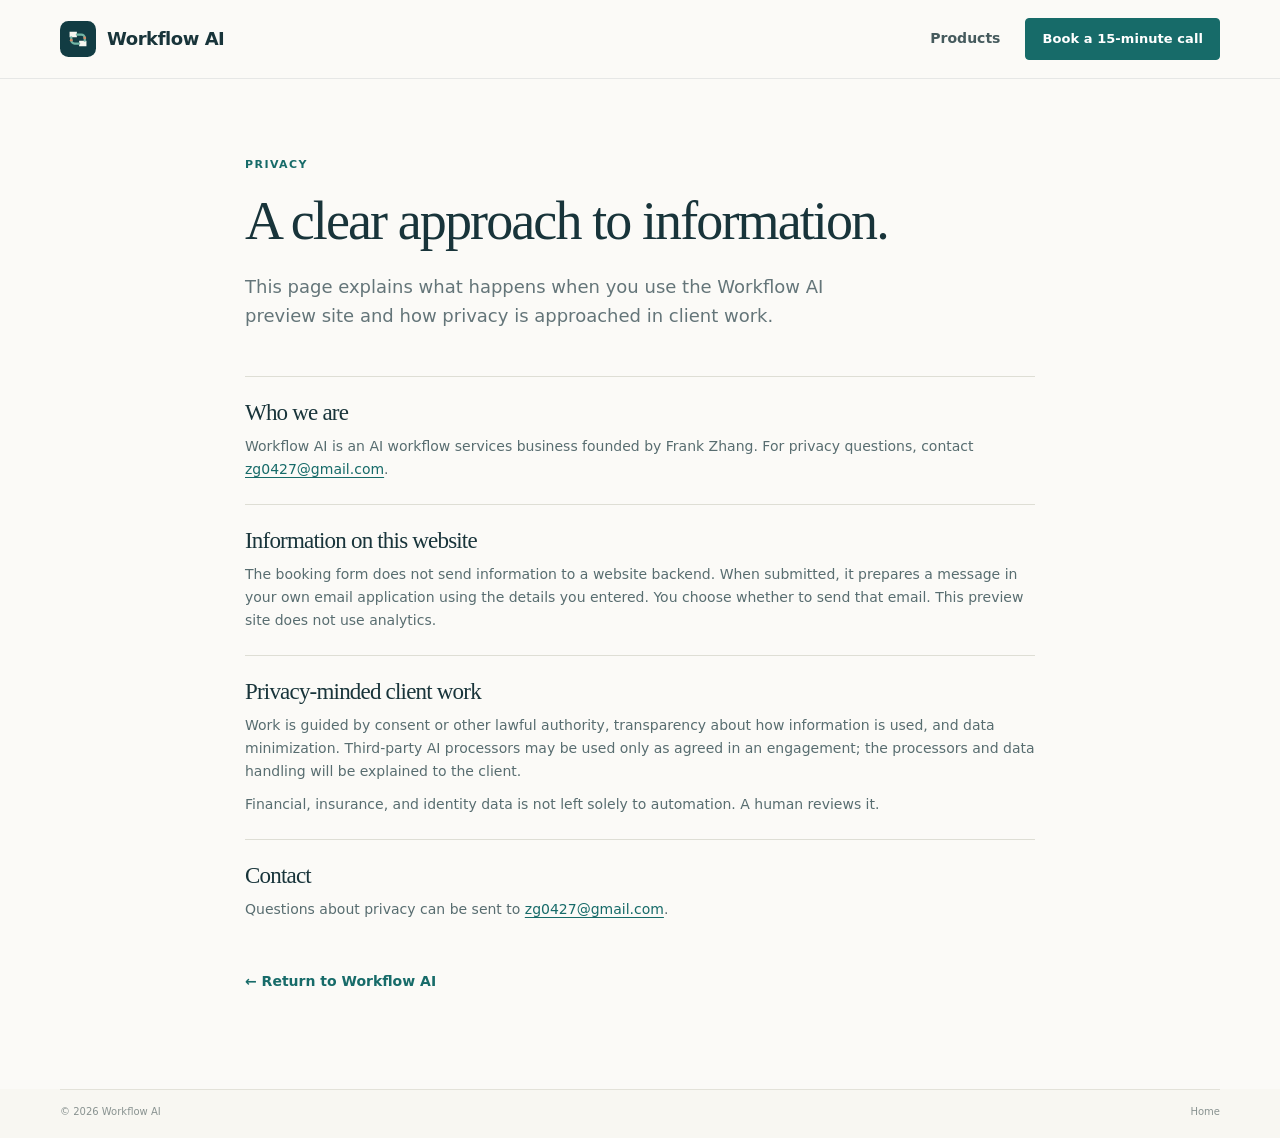
==== privacy.html @ 9556eda2 "Add Workflow AI marketing site preview Static single-page site with a privacy page, configurable bra" ====
<!doctype html>
<html lang="en">
<head>
  <meta charset="utf-8"><meta name="viewport" content="width=device-width, initial-scale=1">
  <meta name="robots" content="noindex, nofollow">
  <meta name="description" content="Privacy information for Workflow AI.">
  <meta property="og:type" content="website"><meta property="og:title" content="Privacy | Workflow AI"><meta property="og:description" content="How Workflow AI approaches privacy on this preview site and in client work."><meta property="og:url" content="https://frankzhang-ai.github.io/workflow-ai-site/privacy.html"><meta property="og:image" content="https://frankzhang-ai.github.io/workflow-ai-site/assets/favicon.svg"><meta name="twitter:card" content="summary">
  <link rel="canonical" href="https://frankzhang-ai.github.io/workflow-ai-site/privacy.html"><link rel="icon" href="assets/favicon.svg" type="image/svg+xml"><link rel="stylesheet" href="css/styles.css"><script src="js/site.config.js"></script><script defer src="js/main.js"></script>
  <title>Privacy | Workflow AI</title>
</head>
<body><a class="skip-link" href="#main">Skip to content</a><header class="site-header"><div class="header-inner wrap"><a class="brand" href="index.html"><img src="assets/favicon.svg" alt="" width="36" height="36"><span data-brand>Workflow AI</span></a><nav class="primary-nav privacy-nav" aria-label="Main navigation"><a href="index.html#products">Products</a><a class="button button-small" href="mailto:zg0427@gmail.com" data-mailto>Book a 15-minute call</a></nav></div></header>
<main id="main" class="privacy-page wrap"><p class="eyebrow">Privacy</p><h1>A clear approach to information.</h1><p class="privacy-intro">This page explains what happens when you use the Workflow AI preview site and how privacy is approached in client work.</p>
<section><h2>Who we are</h2><p><span data-brand>Workflow AI</span> is an AI workflow services business founded by Frank Zhang. For privacy questions, contact <a data-email href="mailto:zg0427@gmail.com">zg0427@gmail.com</a>.</p></section>
<section><h2>Information on this website</h2><p>The booking form does not send information to a website backend. When submitted, it prepares a message in your own email application using the details you entered. You choose whether to send that email. This preview site does not use analytics.</p></section>
<section><h2>Privacy-minded client work</h2><p>Work is guided by consent or other lawful authority, transparency about how information is used, and data minimization. Third-party AI processors may be used only as agreed in an engagement; the processors and data handling will be explained to the client.</p><p>Financial, insurance, and identity data is not left solely to automation. A human reviews it.</p></section>
<section><h2>Contact</h2><p>Questions about privacy can be sent to <a data-email href="mailto:zg0427@gmail.com">zg0427@gmail.com</a>.</p></section><a class="text-link back-link" href="index.html">← Return to Workflow AI</a></main>
<footer class="site-footer"><div class="wrap footer-bottom"><span>© 2026 <span data-brand>Workflow AI</span></span><a href="index.html">Home</a></div></footer></body></html>
---- css/styles.css ----
:root{--ink:#18343a;--ink-soft:#3f5559;--teal:#176b69;--teal-dark:#125552;--mint:#dcebe5;--paper:#fbfaf7;--white:#fff;--sand:#f1eee6;--line:#deded5;--rust:#c97650;--muted:#667679;--max:1160px;--serif:Georgia,"Times New Roman",serif;--sans:"Source Sans 3",ui-sans-serif,system-ui,-apple-system,"Segoe UI",Arial,sans-serif}*{box-sizing:border-box}html{scroll-behavior:smooth;scroll-padding-top:96px}body{margin:0;background:var(--paper);color:var(--ink);font-family:var(--sans);font-size:16px;line-height:1.65;-webkit-font-smoothing:antialiased}a{color:inherit;text-decoration:none}button,input,textarea{font:inherit}.wrap{width:min(calc(100% - 48px),var(--max));margin-inline:auto}.skip-link{position:absolute;left:12px;top:-60px;padding:10px 14px;background:var(--ink);color:#fff;z-index:20}.skip-link:focus{top:12px}.sr-only{position:absolute;width:1px;height:1px;padding:0;margin:-1px;overflow:hidden;clip:rect(0,0,0,0);white-space:nowrap;border:0}.site-header{position:sticky;top:0;z-index:10;background:rgba(251,250,247,.96);border-bottom:1px solid rgba(24,52,58,.09);backdrop-filter:blur(12px)}.header-inner{min-height:78px;display:flex;align-items:center;justify-content:space-between}.brand{display:inline-flex;align-items:center;gap:11px;font-size:18px;font-weight:700;letter-spacing:-.025em}.brand img{display:block}.primary-nav{display:flex;align-items:center;gap:32px;font-size:14px;font-weight:600;color:#455a5d}.primary-nav>a:not(.button){transition:color .18s}.primary-nav>a:not(.button):hover,.footer-links a:hover{color:var(--teal)}.menu-toggle{display:none}.button{display:inline-flex;align-items:center;justify-content:center;gap:13px;white-space:nowrap;min-height:52px;padding:0 21px;border:1px solid var(--teal);border-radius:4px;background:var(--teal);color:#fff;font-size:14px;font-weight:650;letter-spacing:.005em;transition:background .18s,border .18s,transform .18s}.button:hover{background:var(--teal-dark);border-color:var(--teal-dark);transform:translateY(-1px)}.button:focus-visible,a:focus-visible,summary:focus-visible,.menu-toggle:focus-visible{outline:3px solid #d58b68;outline-offset:3px}.button-small{min-height:42px;padding:0 16px;font-size:13px}.hero{display:grid;grid-template-columns:1.08fr .92fr;gap:76px;align-items:center;padding-top:85px;padding-bottom:86px}.eyebrow{display:flex;align-items:center;gap:10px;margin:0 0 17px;color:var(--teal);font-size:11px;font-weight:750;letter-spacing:.13em;text-transform:uppercase}.eyebrow-line{width:23px;height:1px;background:var(--rust)}h1,h2,h3,p{margin-top:0}h1,h2{font-family:var(--serif);font-weight:400;letter-spacing:-.035em;line-height:1.12}h1{max-width:590px;margin-bottom:22px;font-size:clamp(48px,5.2vw,68px)}.hero-lede{max-width:580px;margin-bottom:15px;color:#40575b;font-size:18px;line-height:1.65}.hero-detail{margin:0;color:var(--muted);font-size:15px}.hero-actions{display:flex;align-items:center;gap:24px;margin-top:30px}.text-link{color:var(--teal);font-size:14px;font-weight:650;white-space:nowrap}.text-link span{margin-left:5px}.text-link:hover{color:var(--rust)}.founder-line{margin:31px 0 0;color:#657578;font-size:13px}.founder-line span{padding:0 6px;color:var(--rust)}.hero-art{position:relative;min-height:360px;padding:24px 25px 20px;background:#eaf0eb;border:1px solid #d8e2dc;border-radius:5px;overflow:hidden}.hero-art:after{position:absolute;content:"";width:230px;height:230px;border:1px solid rgba(23,107,105,.12);border-radius:50%;right:-105px;top:80px;box-shadow:0 0 0 30px rgba(23,107,105,.025),0 0 0 60px rgba(23,107,105,.02)}.art-top{display:flex;align-items:center;gap:9px;color:#6b7b78;font-size:9px;font-weight:750;letter-spacing:.12em}.art-dot,.caption-dot{width:7px;height:7px;border-radius:50%;background:var(--rust)}.art-status{margin-left:auto;color:var(--teal);font-size:8px}.art-flow{position:relative;z-index:1;display:flex;align-items:center;justify-content:space-between;margin:69px -3px 49px}.flow-node{display:flex;flex-direction:column;align-items:flex-start;width:116px;min-height:107px;padding:12px 11px;background:#fbfaf7;border:1px solid #dce3dc;border-radius:4px;box-shadow:0 5px 15px rgba(25,54,57,.04);font-size:11px;font-weight:700}.flow-node.active{background:#fff;border-color:#94b8ae}.node-icon{display:grid;place-items:center;width:27px;height:27px;margin-bottom:9px;border-radius:4px;background:#e1eee7;color:var(--teal);font-size:16px}.flow-node small{margin-top:3px;color:#80908c;font-size:9px;font-weight:500}.flow-connector{display:flex;gap:4px}.flow-connector i{width:4px;height:4px;border-radius:50%;background:#8caf9f}.art-foot{position:relative;z-index:1;padding-top:13px;border-top:1px solid #d3ded6;color:#637571;font-size:11px}.art-check{display:inline-grid;place-items:center;width:17px;height:17px;margin-right:7px;background:#d6e9df;border-radius:50%;color:var(--teal);font-weight:800}.art-index{position:absolute;right:25px;bottom:20px;color:#9ca9a3;font-size:8px;letter-spacing:.11em}.trust-band{background:#f1efe8;border-top:1px solid #e6e2d8;border-bottom:1px solid #e6e2d8}.trust-inner{display:flex;justify-content:space-between;align-items:center;min-height:58px;color:#657579;font-size:12px;font-weight:600;letter-spacing:.01em}.trust-sep{width:4px;height:4px;border-radius:50%;background:var(--rust)}.section{padding-top:100px;padding-bottom:100px}.section-heading{display:flex;justify-content:space-between;align-items:end;gap:42px;margin-bottom:42px}.section-heading .eyebrow{margin-bottom:13px}.section-heading h2,.demo-copy h2,.contact-copy h2{max-width:650px;margin-bottom:0;font-size:clamp(36px,4vw,48px)}.section-heading>p{max-width:360px;margin:0 0 3px;color:var(--muted);font-size:15px}.product-grid{display:grid;grid-template-columns:repeat(3,1fr);gap:18px}.product-card{position:relative;display:flex;flex-direction:column;min-height:355px;padding:27px 25px 23px;background:#fff;border:1px solid var(--line);border-radius:4px}.product-card.featured{border-color:#9bbab0;background:#f7faf7}.card-top{display:flex;justify-content:space-between;align-items:center;margin-bottom:22px}.card-number{color:#869593;font-size:11px;font-weight:750;letter-spacing:.1em}.product-symbol{display:grid;place-items:center;width:38px;height:38px;border-radius:50%;background:#eaf1ec;color:var(--teal);font-size:19px}.product-card h3{margin-bottom:10px;font-family:var(--serif);font-size:25px;font-weight:400;letter-spacing:-.02em}.product-card>p{margin-bottom:15px;color:#657579;font-size:14px;line-height:1.65}.product-card ul{margin:0 0 22px;padding:0;list-style:none}.product-card li{position:relative;margin:7px 0;padding-left:17px;color:#526568;font-size:12px;line-height:1.55}.product-card li:before{position:absolute;left:0;top:9px;width:6px;height:1px;background:var(--rust);content:""}.card-link{margin-top:auto;color:var(--teal);font-size:12px;font-weight:700}.card-link span{padding-left:5px}.card-link:hover{color:var(--rust)}.demo-tag{display:flex;align-items:center;gap:7px;margin:-10px 0 14px;color:var(--teal);font-size:10px;font-weight:700;letter-spacing:.04em}.demo-tag span,.placeholder-label span{width:7px;height:7px;border-radius:50%;background:var(--rust)}.process-section{background:#f2f1ea;border-block:1px solid #e7e4da}.process-section .section{padding-top:94px;padding-bottom:87px}.steps{display:grid;grid-template-columns:repeat(5,1fr);gap:0;margin:54px 0 48px;padding:0;list-style:none}.steps li{position:relative;padding:0 22px 0 0}.steps li:not(:last-child):after{position:absolute;top:15px;left:47px;width:calc(100% - 58px);height:1px;background:#cbd7d0;content:""}.step-num{position:relative;z-index:1;display:grid;place-items:center;width:31px;height:31px;margin-bottom:22px;border:1px solid #b9cbc1;border-radius:50%;background:#f2f1ea;color:var(--teal);font-size:10px;font-weight:750}.steps h3{margin-bottom:8px;font-family:var(--serif);font-size:20px;font-weight:400}.steps p{max-width:190px;margin:0;color:#687879;font-size:12px;line-height:1.65}.pricing-note{display:flex;align-items:center;gap:17px;padding:22px 25px;background:#fff;border:1px solid #e0e1d8;border-radius:4px}.pricing-mark{display:grid;place-items:center;flex:0 0 37px;height:37px;border-radius:50%;background:var(--mint);color:var(--teal);font-size:22px}.pricing-note h3{margin:0 0 3px;font-family:var(--serif);font-size:19px;font-weight:400}.pricing-note p{margin:0;color:#687879;font-size:13px}.pricing-aside{margin-left:auto;padding-left:18px;border-left:1px solid var(--line);color:var(--teal);font-size:11px;font-weight:700;line-height:1.5}.demo-section{position:relative;display:grid;grid-template-columns:.75fr 1.25fr;column-gap:68px;row-gap:17px;padding-top:100px;padding-bottom:100px}.demo-copy h2{font-size:42px}.demo-copy>p:not(.eyebrow){max-width:395px;margin:20px 0;color:#67777a;font-size:14px}.placeholder-label{display:inline-flex;align-items:center;gap:8px;padding:7px 10px;background:#f1eee6;border:1px solid #e3dfd2;border-radius:3px;color:#5d6d6e;font-size:10px;font-weight:700}.demo-board{align-self:center;padding:20px 23px 14px;background:#f8f8f3;border:1px solid #dfe2d9;border-radius:4px}.board-header{display:flex;justify-content:space-between;gap:12px;padding-bottom:15px;border-bottom:1px solid #e2e5dc;color:#617274;font-size:9px;font-weight:750;letter-spacing:.1em}.board-state{color:#9a755f;font-size:8px}.board-flow{display:flex;align-items:center;justify-content:space-between;gap:11px;padding:28px 0}.board-node{display:flex;flex-direction:column;min-height:113px;flex:1;padding:13px 11px;background:#fff;border:1px solid #dde3da;border-radius:3px}.board-icon{margin-bottom:13px;color:var(--rust);font-size:9px;font-weight:750}.board-node strong{font-size:11px}.board-node small{margin-top:4px;color:#84908d;font-size:9px}.board-arrow{color:#89a89a;font-size:18px}.board-caption{display:flex;align-items:center;gap:8px;padding-top:12px;border-top:1px solid #e2e5dc;color:#87928c;font-size:9px}.caption-dot{width:6px;height:6px}.video-slot{grid-column:2;display:flex;align-items:center;justify-content:center;min-height:54px;border:1px dashed #c6d1c8;border-radius:3px;color:#87928c;font-size:9px;font-weight:700;letter-spacing:.08em}.faq-section{background:#f2f1ea;border-block:1px solid #e7e4da}.faq-section .section{padding-top:92px;padding-bottom:95px}.faq-list{max-width:850px;border-top:1px solid #dcded5}.faq-list details{border-bottom:1px solid #dcded5}.faq-list summary{position:relative;padding:19px 44px 19px 0;cursor:pointer;list-style:none;font-size:15px;font-weight:650}.faq-list summary::-webkit-details-marker{display:none}.faq-list summary:after{position:absolute;right:5px;top:17px;color:var(--teal);content:"+";font-size:20px;font-weight:400}.faq-list details[open] summary:after{content:"−"}.faq-list details p{max-width:760px;margin:0;padding:0 35px 20px 0;color:#687879;font-size:14px;line-height:1.75}.contact-section{background:#173d43;color:#fff}.contact-layout{display:grid;grid-template-columns:.85fr 1.15fr;gap:90px;padding-top:90px;padding-bottom:93px}.contact-copy .eyebrow{color:#9ac8b8}.contact-copy .eyebrow-line{background:#d58b68}.contact-copy h2{max-width:440px;font-size:47px}.contact-copy>p:not(.eyebrow){max-width:390px;margin:19px 0 30px;color:#c2d2cf;font-size:14px}.contact-direct{display:flex;align-items:center;gap:12px}.contact-icon{display:grid;place-items:center;width:38px;height:38px;border:1px solid #517377;border-radius:50%;color:#b4d5c8}.contact-direct small{display:block;color:#a7bfba;font-size:10px}.contact-direct a{color:#fff;font-size:14px;font-weight:650}.contact-form{padding:26px;background:#fbfaf7;border-radius:4px;color:var(--ink)}.form-row{display:grid;grid-template-columns:1fr 1fr;gap:14px}.field{display:flex;flex-direction:column;margin-bottom:15px}.field label{margin-bottom:6px;font-size:12px;font-weight:700}.field label span{color:#879393;font-size:10px;font-weight:500}.field input,.field textarea{width:100%;min-height:44px;padding:10px 11px;border:1px solid #d9ddd5;border-radius:3px;background:#fff;color:var(--ink);font-size:14px}.field textarea{resize:vertical}.field input:focus,.field textarea:focus{outline:2px solid #73aa9c;outline-offset:1px}.form-note{margin:0 0 15px;color:#758381;font-size:10px}.contact-form .button{min-height:46px}.form-status{min-height:20px;margin:10px 0 0;color:#526568;font-size:12px}.site-footer{background:#f8f7f2}.footer-main{display:flex;justify-content:space-between;align-items:flex-start;padding-top:28px;padding-bottom:25px}.footer-brand{font-size:16px}.footer-main>div:first-child>p{margin:8px 0 0 43px;color:#7b8886;font-size:11px}.footer-links{display:flex;gap:25px;padding-top:7px;color:#596b6c;font-size:12px;font-weight:600}.footer-bottom{display:flex;justify-content:space-between;padding-top:14px;padding-bottom:17px;border-top:1px solid #e3e2d9;color:#899391;font-size:10px}.privacy-page{max-width:790px;padding-top:77px;padding-bottom:95px}.privacy-page h1{max-width:700px;margin-bottom:20px;font-size:54px}.privacy-intro{max-width:630px;margin-bottom:45px;color:#647579;font-size:18px}.privacy-page section{padding:23px 0;border-top:1px solid var(--line)}.privacy-page h2{margin-bottom:9px;font-family:var(--serif);font-size:23px;font-weight:400}.privacy-page section p{margin:0 0 10px;color:#586d70;font-size:14px}.privacy-page section p:last-child{margin-bottom:0}.privacy-page a:not(.back-link){color:var(--teal);text-decoration:underline;text-underline-offset:3px}.back-link{display:inline-block;margin-top:26px}.privacy-nav{gap:25px}

@media(max-width:1024px){
  .hero{grid-template-columns:1fr;gap:42px;padding-top:64px;padding-bottom:64px}
  .hero-actions{flex-wrap:wrap}
  .section-heading{display:block;margin-bottom:32px}
  .section-heading>p{margin-top:16px;max-width:520px}
  .product-grid{grid-template-columns:1fr}
  .product-card{min-height:0}
  .steps{grid-template-columns:1fr;margin:36px 0 34px}
  .steps li{display:grid;grid-template-columns:40px 1fr;column-gap:13px;padding:0 0 20px}
  .steps li:not(:last-child):after{top:34px;left:15px;width:1px;height:calc(100% - 33px)}
  .step-num{grid-column:1;grid-row:1/3;margin:0}
  .steps h3{grid-column:2;margin:1px 0 4px}
  .steps p{grid-column:2;max-width:unset;font-size:13px}
  .pricing-aside{display:none}
  .demo-section{grid-template-columns:1fr;row-gap:22px}
  .video-slot{grid-column:1}
  .contact-layout{grid-template-columns:1fr;gap:40px}
}
@media(max-width:860px){
  .menu-toggle{display:flex;flex-direction:column;gap:5px;justify-content:center;width:42px;height:42px;border:1px solid #dce2dc;border-radius:3px;background:transparent}
  .menu-toggle span:not(.sr-only){width:17px;height:1px;margin:auto;background:var(--ink)}
  .primary-nav{position:absolute;top:67px;left:0;right:0;display:none;align-items:stretch;gap:0;padding:8px 18px 18px;background:var(--paper);border-bottom:1px solid var(--line);box-shadow:0 10px 18px rgba(24,52,58,.06)}
  .primary-nav.is-open{display:flex;flex-direction:column}
  .primary-nav>a:not(.button){padding:12px 2px;border-bottom:1px solid #ecebe5}
  .primary-nav .button{margin-top:13px}
  .privacy-nav{display:flex;position:static;flex-direction:row;padding:0;border:0;box-shadow:none;background:transparent}
  .privacy-nav>a:not(.button){display:none}
  .privacy-nav .button{margin:0}
}
@media(max-width:900px){.hero{gap:35px;padding-top:65px;padding-bottom:66px}.primary-nav{gap:20px}.section-heading{gap:25px}.product-card{padding:23px 20px}.steps li{padding-right:13px}.steps p{font-size:11px}.contact-layout{gap:45px}.demo-section{gap:30px}.demo-copy h2{font-size:36px}}
@media(max-width:700px){html{scroll-padding-top:76px}.wrap{width:min(calc(100% - 36px),var(--max))}.header-inner{min-height:68px}.brand{font-size:17px}.brand img{width:32px;height:32px}.menu-toggle{display:flex;flex-direction:column;gap:5px;justify-content:center;width:42px;height:42px;border:1px solid #dce2dc;border-radius:3px;background:transparent}.menu-toggle span:not(.sr-only){width:17px;height:1px;margin:auto;background:var(--ink)}.primary-nav{position:absolute;top:67px;left:0;right:0;display:none;align-items:stretch;gap:0;padding:8px 18px 18px;background:var(--paper);border-bottom:1px solid var(--line);box-shadow:0 10px 18px rgba(24,52,58,.06)}.primary-nav.is-open{display:flex;flex-direction:column}.primary-nav>a:not(.button){padding:12px 2px;border-bottom:1px solid #ecebe5}.primary-nav .button{margin-top:13px}.hero{grid-template-columns:1fr;gap:38px;padding-top:54px;padding-bottom:49px}h1{max-width:540px;font-size:50px}.hero-lede{font-size:16px}.hero-actions{align-items:flex-start;flex-direction:column;gap:18px}.founder-line{margin-top:24px}.hero-art{min-height:300px;padding:20px 17px}.art-flow{margin:53px -3px 35px}.flow-node{width:29%;min-height:96px;padding:10px 8px;font-size:10px}.flow-node small{font-size:8px}.flow-connector{gap:3px}.flow-connector i{width:3px;height:3px}.trust-inner{justify-content:center;flex-wrap:wrap;gap:9px 12px;padding-top:14px;padding-bottom:14px;text-align:center;font-size:10px}.trust-sep{width:3px;height:3px}.section{padding-top:70px;padding-bottom:70px}.section-heading{display:block;margin-bottom:28px}.section-heading h2,.demo-copy h2,.contact-copy h2{font-size:38px}.section-heading>p{margin-top:15px;font-size:14px}.product-grid{grid-template-columns:1fr;gap:12px}.product-card{min-height:0;padding:22px 21px}.card-top{margin-bottom:16px}.product-card h3{font-size:24px}.product-card ul{margin-bottom:17px}.product-card li{font-size:12px}.process-section .section{padding-top:70px;padding-bottom:66px}.steps{grid-template-columns:1fr;margin:36px 0 34px}.steps li{display:grid;grid-template-columns:40px 1fr;column-gap:13px;padding:0 0 20px}.steps li:not(:last-child):after{top:34px;left:15px;width:1px;height:calc(100% - 33px)}.step-num{grid-column:1;grid-row:1/3;margin:0}.steps h3{grid-column:2;margin:1px 0 4px;font-size:19px}.steps p{grid-column:2;max-width:unset;font-size:12px}.pricing-note{align-items:flex-start;gap:12px;padding:17px}.pricing-note h3{font-size:18px}.pricing-note p{font-size:12px}.pricing-aside{display:none}.demo-section{grid-template-columns:1fr;row-gap:18px;padding-top:70px;padding-bottom:70px}.demo-copy h2{font-size:38px}.demo-copy>p:not(.eyebrow){margin:14px 0}.demo-board{padding:16px 12px 12px}.board-flow{gap:5px;padding:21px 0}.board-node{min-height:101px;padding:10px 7px}.board-node strong{font-size:9px}.board-node small{font-size:8px}.board-arrow{font-size:14px}.board-state{font-size:7px}.video-slot{grid-column:1;min-height:48px}.faq-section .section{padding-top:69px;padding-bottom:71px}.faq-list summary{font-size:14px}.faq-list details p{font-size:13px}.contact-layout{grid-template-columns:1fr;gap:34px;padding-top:68px;padding-bottom:69px}.contact-copy h2{font-size:41px}.contact-copy>p:not(.eyebrow){margin:14px 0 22px}.contact-form{padding:20px 17px}.form-row{grid-template-columns:1fr;gap:0}.footer-main{gap:18px}.footer-links{flex-direction:column;gap:8px;align-items:flex-end}.footer-bottom{gap:10px;align-items:flex-start;font-size:9px}.privacy-page{padding-top:56px;padding-bottom:70px}.privacy-page h1{font-size:44px}.privacy-intro{font-size:16px}.privacy-nav{display:flex;position:static;flex-direction:row;padding:0;border:0;box-shadow:none;background:transparent}.privacy-nav>a:not(.button){display:none}.privacy-nav .button{margin:0}.privacy-page section p{font-size:13px}}
@media(max-width:390px){.wrap{width:calc(100% - 30px)}h1{font-size:44px}.hero-art{padding-inline:13px}.art-status{font-size:7px}.flow-node{width:30%;font-size:9px}.flow-node small{font-size:7px}.product-card{padding-inline:18px}.board-flow{gap:3px}.board-node{padding-inline:5px}.board-node strong{font-size:8px}.board-arrow{font-size:12px}}
@media(prefers-reduced-motion:reduce){html{scroll-behavior:auto}*,*:before,*:after{transition:none!important;animation:none!important}}
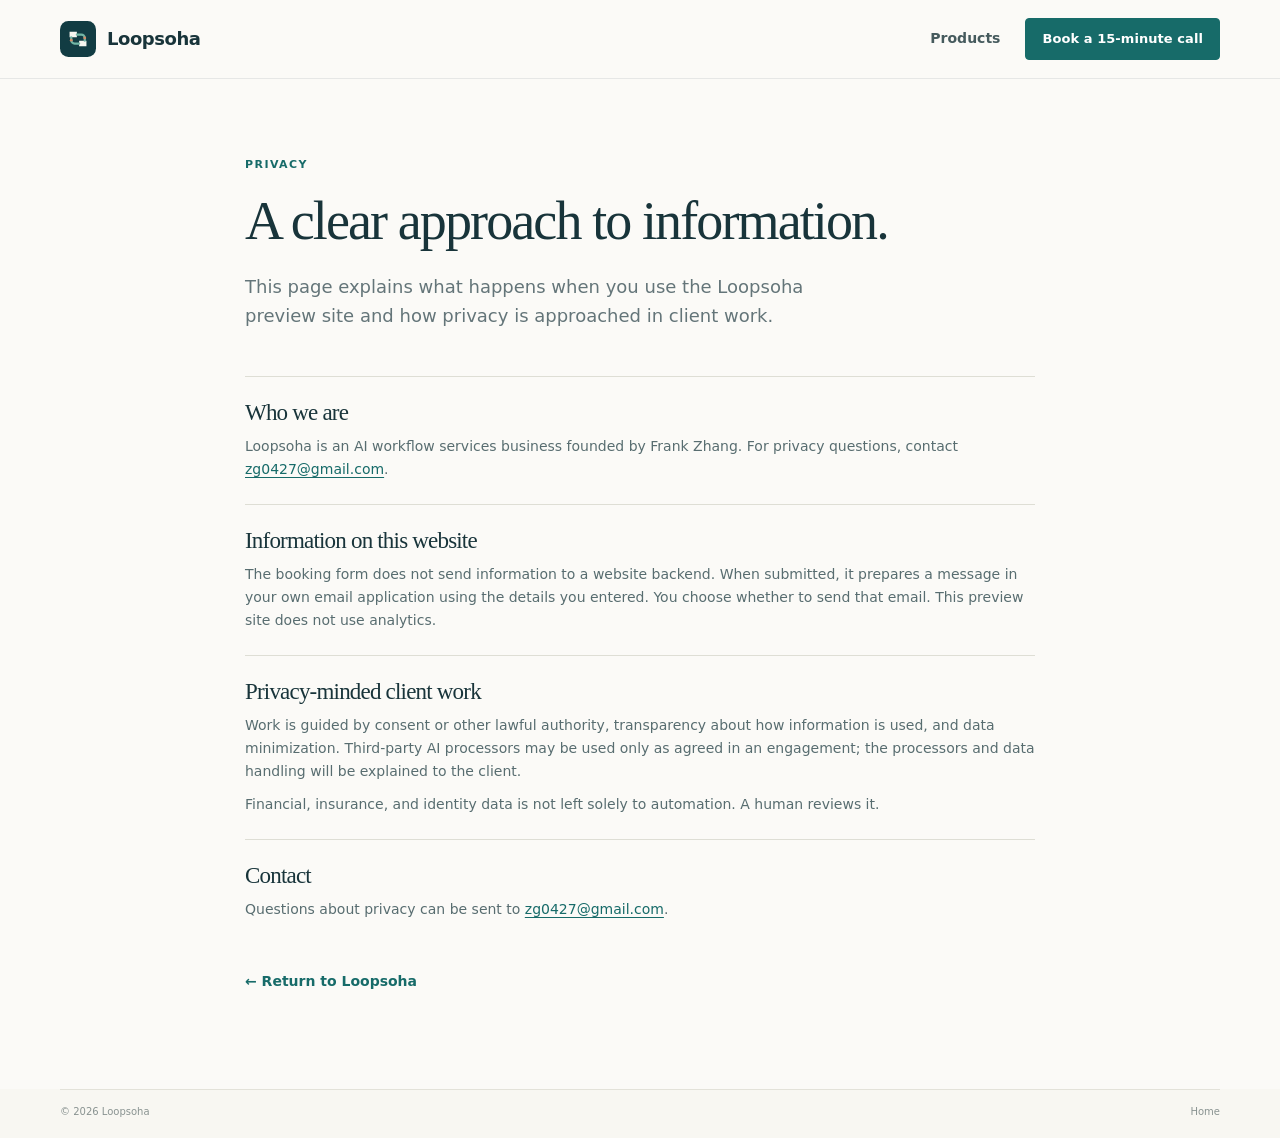
==== commit 39d34d58: "Rename brand from Workflow AI to Loopsoha Update the single site config, HTML fallbacks, metadata, f" ====
--- a/privacy.html
+++ b/privacy.html
@@ -3,15 +3,15 @@
 <head>
   <meta charset="utf-8"><meta name="viewport" content="width=device-width, initial-scale=1">
   <meta name="robots" content="noindex, nofollow">
-  <meta name="description" content="Privacy information for Workflow AI.">
-  <meta property="og:type" content="website"><meta property="og:title" content="Privacy | Workflow AI"><meta property="og:description" content="How Workflow AI approaches privacy on this preview site and in client work."><meta property="og:url" content="https://frankzhang-ai.github.io/workflow-ai-site/privacy.html"><meta property="og:image" content="https://frankzhang-ai.github.io/workflow-ai-site/assets/favicon.svg"><meta name="twitter:card" content="summary">
-  <link rel="canonical" href="https://frankzhang-ai.github.io/workflow-ai-site/privacy.html"><link rel="icon" href="assets/favicon.svg" type="image/svg+xml"><link rel="stylesheet" href="css/styles.css"><script src="js/site.config.js"></script><script defer src="js/main.js"></script>
-  <title>Privacy | Workflow AI</title>
+  <meta name="description" content="Privacy information for Loopsoha.">
+  <meta property="og:type" content="website"><meta property="og:title" content="Privacy | Loopsoha"><meta property="og:description" content="How Loopsoha approaches privacy on this preview site and in client work."><meta property="og:url" content="./privacy.html"><meta property="og:image" content="assets/favicon.svg"><meta name="twitter:card" content="summary">
+  <link rel="canonical" href="./privacy.html"><link rel="icon" href="assets/favicon.svg" type="image/svg+xml"><link rel="stylesheet" href="css/styles.css"><script src="js/site.config.js"></script><script defer src="js/main.js"></script>
+  <title>Privacy | Loopsoha</title>
 </head>
-<body><a class="skip-link" href="#main">Skip to content</a><header class="site-header"><div class="header-inner wrap"><a class="brand" href="index.html"><img src="assets/favicon.svg" alt="" width="36" height="36"><span data-brand>Workflow AI</span></a><nav class="primary-nav privacy-nav" aria-label="Main navigation"><a href="index.html#products">Products</a><a class="button button-small" href="mailto:zg0427@gmail.com" data-mailto>Book a 15-minute call</a></nav></div></header>
-<main id="main" class="privacy-page wrap"><p class="eyebrow">Privacy</p><h1>A clear approach to information.</h1><p class="privacy-intro">This page explains what happens when you use the Workflow AI preview site and how privacy is approached in client work.</p>
-<section><h2>Who we are</h2><p><span data-brand>Workflow AI</span> is an AI workflow services business founded by Frank Zhang. For privacy questions, contact <a data-email href="mailto:zg0427@gmail.com">zg0427@gmail.com</a>.</p></section>
+<body><a class="skip-link" href="#main">Skip to content</a><header class="site-header"><div class="header-inner wrap"><a class="brand" href="index.html"><img src="assets/favicon.svg" alt="" width="36" height="36"><span data-brand>Loopsoha</span></a><nav class="primary-nav privacy-nav" aria-label="Main navigation"><a href="index.html#products">Products</a><a class="button button-small" href="mailto:zg0427@gmail.com" data-mailto>Book a 15-minute call</a></nav></div></header>
+<main id="main" class="privacy-page wrap"><p class="eyebrow">Privacy</p><h1>A clear approach to information.</h1><p class="privacy-intro">This page explains what happens when you use the Loopsoha preview site and how privacy is approached in client work.</p>
+<section><h2>Who we are</h2><p><span data-brand>Loopsoha</span> is an AI workflow services business founded by Frank Zhang. For privacy questions, contact <a data-email href="mailto:zg0427@gmail.com">zg0427@gmail.com</a>.</p></section>
 <section><h2>Information on this website</h2><p>The booking form does not send information to a website backend. When submitted, it prepares a message in your own email application using the details you entered. You choose whether to send that email. This preview site does not use analytics.</p></section>
 <section><h2>Privacy-minded client work</h2><p>Work is guided by consent or other lawful authority, transparency about how information is used, and data minimization. Third-party AI processors may be used only as agreed in an engagement; the processors and data handling will be explained to the client.</p><p>Financial, insurance, and identity data is not left solely to automation. A human reviews it.</p></section>
-<section><h2>Contact</h2><p>Questions about privacy can be sent to <a data-email href="mailto:zg0427@gmail.com">zg0427@gmail.com</a>.</p></section><a class="text-link back-link" href="index.html">← Return to Workflow AI</a></main>
-<footer class="site-footer"><div class="wrap footer-bottom"><span>© 2026 <span data-brand>Workflow AI</span></span><a href="index.html">Home</a></div></footer></body></html>
+<section><h2>Contact</h2><p>Questions about privacy can be sent to <a data-email href="mailto:zg0427@gmail.com">zg0427@gmail.com</a>.</p></section><a class="text-link back-link" href="index.html">← Return to Loopsoha</a></main>
+<footer class="site-footer"><div class="wrap footer-bottom"><span>© 2026 <span data-brand>Loopsoha</span></span><a href="index.html">Home</a></div></footer></body></html>
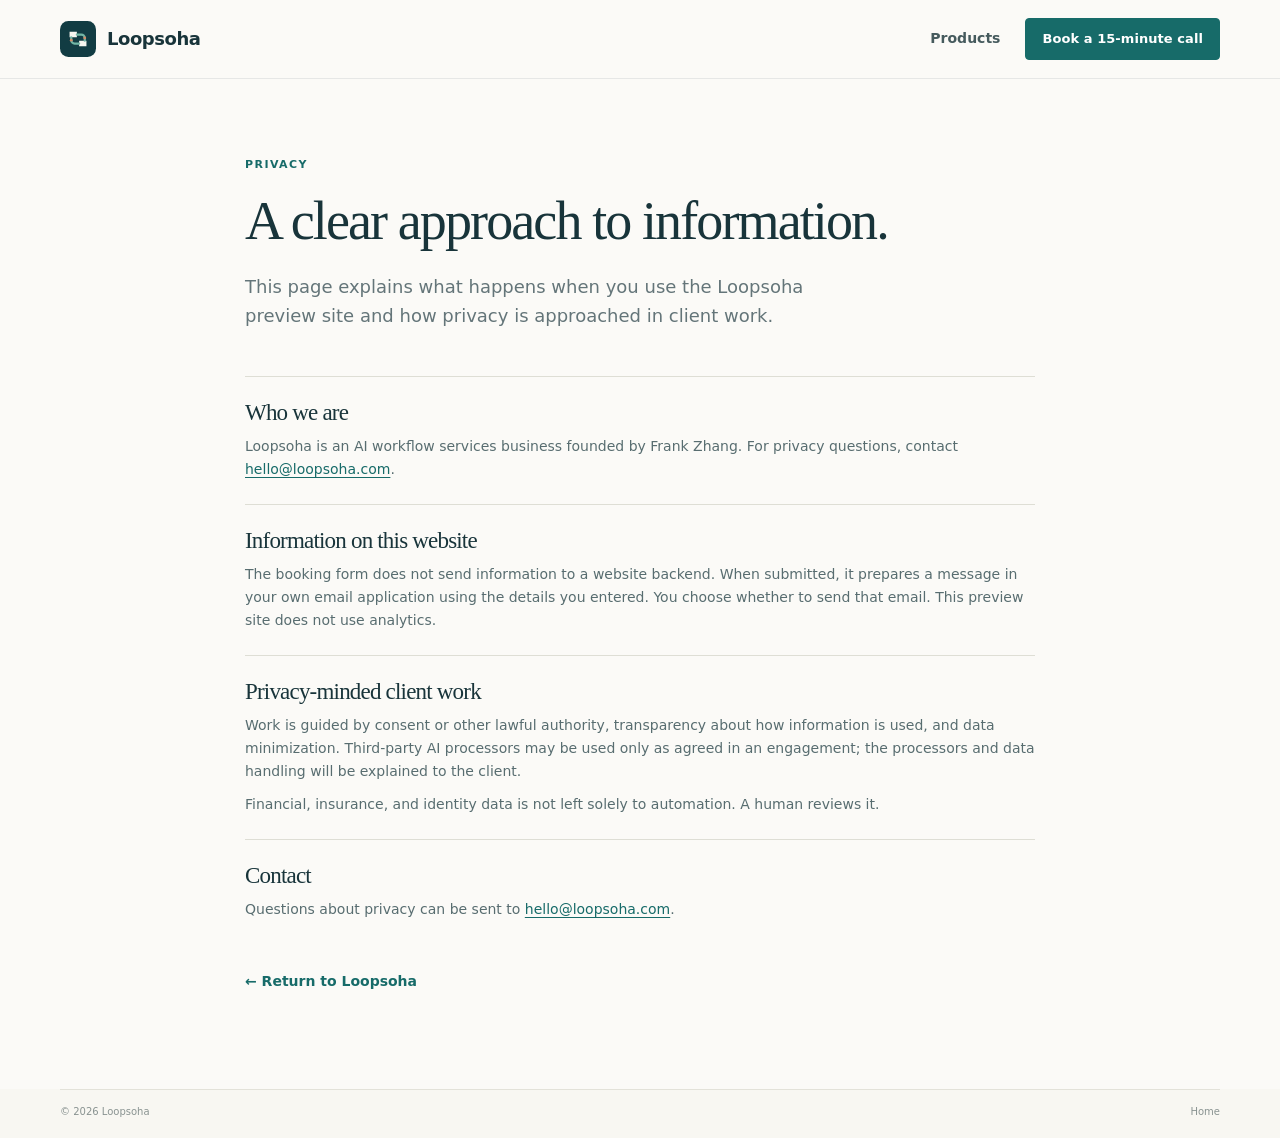
==== commit a6a4b45f: "Add video price anchor and switch contact email to hello@loopsoha.com Co-Authored-By: Claude Opus 5." ====
--- a/privacy.html
+++ b/privacy.html
@@ -2,16 +2,15 @@
 <html lang="en">
 <head>
   <meta charset="utf-8"><meta name="viewport" content="width=device-width, initial-scale=1">
-  <meta name="robots" content="noindex, nofollow">
   <meta name="description" content="Privacy information for Loopsoha.">
-  <meta property="og:type" content="website"><meta property="og:title" content="Privacy | Loopsoha"><meta property="og:description" content="How Loopsoha approaches privacy on this preview site and in client work."><meta property="og:url" content="./privacy.html"><meta property="og:image" content="assets/favicon.svg"><meta name="twitter:card" content="summary">
-  <link rel="canonical" href="./privacy.html"><link rel="icon" href="assets/favicon.svg" type="image/svg+xml"><link rel="stylesheet" href="css/styles.css"><script src="js/site.config.js"></script><script defer src="js/main.js"></script>
+  <meta property="og:type" content="website"><meta property="og:title" content="Privacy | Loopsoha"><meta property="og:description" content="How Loopsoha approaches privacy on this preview site and in client work."><meta property="og:url" content="https://loopsoha.com/privacy.html"><meta property="og:image" content="assets/favicon.svg"><meta name="twitter:card" content="summary">
+  <link rel="canonical" href="https://loopsoha.com/privacy.html"><link rel="icon" href="assets/favicon.svg" type="image/svg+xml"><link rel="stylesheet" href="css/styles.css"><script src="js/site.config.js"></script><script defer src="js/main.js"></script>
   <title>Privacy | Loopsoha</title>
 </head>
-<body><a class="skip-link" href="#main">Skip to content</a><header class="site-header"><div class="header-inner wrap"><a class="brand" href="index.html"><img src="assets/favicon.svg" alt="" width="36" height="36"><span data-brand>Loopsoha</span></a><nav class="primary-nav privacy-nav" aria-label="Main navigation"><a href="index.html#products">Products</a><a class="button button-small" href="mailto:zg0427@gmail.com" data-mailto>Book a 15-minute call</a></nav></div></header>
+<body><a class="skip-link" href="#main">Skip to content</a><header class="site-header"><div class="header-inner wrap"><a class="brand" href="index.html"><img src="assets/favicon.svg" alt="" width="36" height="36"><span data-brand>Loopsoha</span></a><nav class="primary-nav privacy-nav" aria-label="Main navigation"><a href="index.html#products">Products</a><a class="button button-small" href="https://calendar.app.google/wds1HghxJwFTL84J7" target="_blank" rel="noopener">Book a 15-minute call</a></nav></div></header>
 <main id="main" class="privacy-page wrap"><p class="eyebrow">Privacy</p><h1>A clear approach to information.</h1><p class="privacy-intro">This page explains what happens when you use the Loopsoha preview site and how privacy is approached in client work.</p>
-<section><h2>Who we are</h2><p><span data-brand>Loopsoha</span> is an AI workflow services business founded by Frank Zhang. For privacy questions, contact <a data-email href="mailto:zg0427@gmail.com">zg0427@gmail.com</a>.</p></section>
+<section><h2>Who we are</h2><p><span data-brand>Loopsoha</span> is an AI workflow services business founded by Frank Zhang. For privacy questions, contact <a data-email href="mailto:hello@loopsoha.com">hello@loopsoha.com</a>.</p></section>
 <section><h2>Information on this website</h2><p>The booking form does not send information to a website backend. When submitted, it prepares a message in your own email application using the details you entered. You choose whether to send that email. This preview site does not use analytics.</p></section>
 <section><h2>Privacy-minded client work</h2><p>Work is guided by consent or other lawful authority, transparency about how information is used, and data minimization. Third-party AI processors may be used only as agreed in an engagement; the processors and data handling will be explained to the client.</p><p>Financial, insurance, and identity data is not left solely to automation. A human reviews it.</p></section>
-<section><h2>Contact</h2><p>Questions about privacy can be sent to <a data-email href="mailto:zg0427@gmail.com">zg0427@gmail.com</a>.</p></section><a class="text-link back-link" href="index.html">← Return to Loopsoha</a></main>
+<section><h2>Contact</h2><p>Questions about privacy can be sent to <a data-email href="mailto:hello@loopsoha.com">hello@loopsoha.com</a>.</p></section><a class="text-link back-link" href="index.html">← Return to Loopsoha</a></main>
 <footer class="site-footer"><div class="wrap footer-bottom"><span>© 2026 <span data-brand>Loopsoha</span></span><a href="index.html">Home</a></div></footer></body></html>
--- a/css/styles.css
+++ b/css/styles.css
@@ -1,4 +1,4 @@
-:root{--ink:#18343a;--ink-soft:#3f5559;--teal:#176b69;--teal-dark:#125552;--mint:#dcebe5;--paper:#fbfaf7;--white:#fff;--sand:#f1eee6;--line:#deded5;--rust:#c97650;--muted:#667679;--max:1160px;--serif:Georgia,"Times New Roman",serif;--sans:"Source Sans 3",ui-sans-serif,system-ui,-apple-system,"Segoe UI",Arial,sans-serif}*{box-sizing:border-box}html{scroll-behavior:smooth;scroll-padding-top:96px}body{margin:0;background:var(--paper);color:var(--ink);font-family:var(--sans);font-size:16px;line-height:1.65;-webkit-font-smoothing:antialiased}a{color:inherit;text-decoration:none}button,input,textarea{font:inherit}.wrap{width:min(calc(100% - 48px),var(--max));margin-inline:auto}.skip-link{position:absolute;left:12px;top:-60px;padding:10px 14px;background:var(--ink);color:#fff;z-index:20}.skip-link:focus{top:12px}.sr-only{position:absolute;width:1px;height:1px;padding:0;margin:-1px;overflow:hidden;clip:rect(0,0,0,0);white-space:nowrap;border:0}.site-header{position:sticky;top:0;z-index:10;background:rgba(251,250,247,.96);border-bottom:1px solid rgba(24,52,58,.09);backdrop-filter:blur(12px)}.header-inner{min-height:78px;display:flex;align-items:center;justify-content:space-between}.brand{display:inline-flex;align-items:center;gap:11px;font-size:18px;font-weight:700;letter-spacing:-.025em}.brand img{display:block}.primary-nav{display:flex;align-items:center;gap:32px;font-size:14px;font-weight:600;color:#455a5d}.primary-nav>a:not(.button){transition:color .18s}.primary-nav>a:not(.button):hover,.footer-links a:hover{color:var(--teal)}.menu-toggle{display:none}.button{display:inline-flex;align-items:center;justify-content:center;gap:13px;white-space:nowrap;min-height:52px;padding:0 21px;border:1px solid var(--teal);border-radius:4px;background:var(--teal);color:#fff;font-size:14px;font-weight:650;letter-spacing:.005em;transition:background .18s,border .18s,transform .18s}.button:hover{background:var(--teal-dark);border-color:var(--teal-dark);transform:translateY(-1px)}.button:focus-visible,a:focus-visible,summary:focus-visible,.menu-toggle:focus-visible{outline:3px solid #d58b68;outline-offset:3px}.button-small{min-height:42px;padding:0 16px;font-size:13px}.hero{display:grid;grid-template-columns:1.08fr .92fr;gap:76px;align-items:center;padding-top:85px;padding-bottom:86px}.eyebrow{display:flex;align-items:center;gap:10px;margin:0 0 17px;color:var(--teal);font-size:11px;font-weight:750;letter-spacing:.13em;text-transform:uppercase}.eyebrow-line{width:23px;height:1px;background:var(--rust)}h1,h2,h3,p{margin-top:0}h1,h2{font-family:var(--serif);font-weight:400;letter-spacing:-.035em;line-height:1.12}h1{max-width:590px;margin-bottom:22px;font-size:clamp(48px,5.2vw,68px)}.hero-lede{max-width:580px;margin-bottom:15px;color:#40575b;font-size:18px;line-height:1.65}.hero-detail{margin:0;color:var(--muted);font-size:15px}.hero-actions{display:flex;align-items:center;gap:24px;margin-top:30px}.text-link{color:var(--teal);font-size:14px;font-weight:650;white-space:nowrap}.text-link span{margin-left:5px}.text-link:hover{color:var(--rust)}.founder-line{margin:31px 0 0;color:#657578;font-size:13px}.founder-line span{padding:0 6px;color:var(--rust)}.hero-art{position:relative;min-height:360px;padding:24px 25px 20px;background:#eaf0eb;border:1px solid #d8e2dc;border-radius:5px;overflow:hidden}.hero-art:after{position:absolute;content:"";width:230px;height:230px;border:1px solid rgba(23,107,105,.12);border-radius:50%;right:-105px;top:80px;box-shadow:0 0 0 30px rgba(23,107,105,.025),0 0 0 60px rgba(23,107,105,.02)}.art-top{display:flex;align-items:center;gap:9px;color:#6b7b78;font-size:9px;font-weight:750;letter-spacing:.12em}.art-dot,.caption-dot{width:7px;height:7px;border-radius:50%;background:var(--rust)}.art-status{margin-left:auto;color:var(--teal);font-size:8px}.art-flow{position:relative;z-index:1;display:flex;align-items:center;justify-content:space-between;margin:69px -3px 49px}.flow-node{display:flex;flex-direction:column;align-items:flex-start;width:116px;min-height:107px;padding:12px 11px;background:#fbfaf7;border:1px solid #dce3dc;border-radius:4px;box-shadow:0 5px 15px rgba(25,54,57,.04);font-size:11px;font-weight:700}.flow-node.active{background:#fff;border-color:#94b8ae}.node-icon{display:grid;place-items:center;width:27px;height:27px;margin-bottom:9px;border-radius:4px;background:#e1eee7;color:var(--teal);font-size:16px}.flow-node small{margin-top:3px;color:#80908c;font-size:9px;font-weight:500}.flow-connector{display:flex;gap:4px}.flow-connector i{width:4px;height:4px;border-radius:50%;background:#8caf9f}.art-foot{position:relative;z-index:1;padding-top:13px;border-top:1px solid #d3ded6;color:#637571;font-size:11px}.art-check{display:inline-grid;place-items:center;width:17px;height:17px;margin-right:7px;background:#d6e9df;border-radius:50%;color:var(--teal);font-weight:800}.art-index{position:absolute;right:25px;bottom:20px;color:#9ca9a3;font-size:8px;letter-spacing:.11em}.trust-band{background:#f1efe8;border-top:1px solid #e6e2d8;border-bottom:1px solid #e6e2d8}.trust-inner{display:flex;justify-content:space-between;align-items:center;min-height:58px;color:#657579;font-size:12px;font-weight:600;letter-spacing:.01em}.trust-sep{width:4px;height:4px;border-radius:50%;background:var(--rust)}.section{padding-top:100px;padding-bottom:100px}.section-heading{display:flex;justify-content:space-between;align-items:end;gap:42px;margin-bottom:42px}.section-heading .eyebrow{margin-bottom:13px}.section-heading h2,.demo-copy h2,.contact-copy h2{max-width:650px;margin-bottom:0;font-size:clamp(36px,4vw,48px)}.section-heading>p{max-width:360px;margin:0 0 3px;color:var(--muted);font-size:15px}.product-grid{display:grid;grid-template-columns:repeat(3,1fr);gap:18px}.product-card{position:relative;display:flex;flex-direction:column;min-height:355px;padding:27px 25px 23px;background:#fff;border:1px solid var(--line);border-radius:4px}.product-card.featured{border-color:#9bbab0;background:#f7faf7}.card-top{display:flex;justify-content:space-between;align-items:center;margin-bottom:22px}.card-number{color:#869593;font-size:11px;font-weight:750;letter-spacing:.1em}.product-symbol{display:grid;place-items:center;width:38px;height:38px;border-radius:50%;background:#eaf1ec;color:var(--teal);font-size:19px}.product-card h3{margin-bottom:10px;font-family:var(--serif);font-size:25px;font-weight:400;letter-spacing:-.02em}.product-card>p{margin-bottom:15px;color:#657579;font-size:14px;line-height:1.65}.product-card ul{margin:0 0 22px;padding:0;list-style:none}.product-card li{position:relative;margin:7px 0;padding-left:17px;color:#526568;font-size:12px;line-height:1.55}.product-card li:before{position:absolute;left:0;top:9px;width:6px;height:1px;background:var(--rust);content:""}.card-link{margin-top:auto;color:var(--teal);font-size:12px;font-weight:700}.card-link span{padding-left:5px}.card-link:hover{color:var(--rust)}.demo-tag{display:flex;align-items:center;gap:7px;margin:-10px 0 14px;color:var(--teal);font-size:10px;font-weight:700;letter-spacing:.04em}.demo-tag span,.placeholder-label span{width:7px;height:7px;border-radius:50%;background:var(--rust)}.process-section{background:#f2f1ea;border-block:1px solid #e7e4da}.process-section .section{padding-top:94px;padding-bottom:87px}.steps{display:grid;grid-template-columns:repeat(5,1fr);gap:0;margin:54px 0 48px;padding:0;list-style:none}.steps li{position:relative;padding:0 22px 0 0}.steps li:not(:last-child):after{position:absolute;top:15px;left:47px;width:calc(100% - 58px);height:1px;background:#cbd7d0;content:""}.step-num{position:relative;z-index:1;display:grid;place-items:center;width:31px;height:31px;margin-bottom:22px;border:1px solid #b9cbc1;border-radius:50%;background:#f2f1ea;color:var(--teal);font-size:10px;font-weight:750}.steps h3{margin-bottom:8px;font-family:var(--serif);font-size:20px;font-weight:400}.steps p{max-width:190px;margin:0;color:#687879;font-size:12px;line-height:1.65}.pricing-note{display:flex;align-items:center;gap:17px;padding:22px 25px;background:#fff;border:1px solid #e0e1d8;border-radius:4px}.pricing-mark{display:grid;place-items:center;flex:0 0 37px;height:37px;border-radius:50%;background:var(--mint);color:var(--teal);font-size:22px}.pricing-note h3{margin:0 0 3px;font-family:var(--serif);font-size:19px;font-weight:400}.pricing-note p{margin:0;color:#687879;font-size:13px}.pricing-aside{margin-left:auto;padding-left:18px;border-left:1px solid var(--line);color:var(--teal);font-size:11px;font-weight:700;line-height:1.5}.demo-section{position:relative;display:grid;grid-template-columns:.75fr 1.25fr;column-gap:68px;row-gap:17px;padding-top:100px;padding-bottom:100px}.demo-copy h2{font-size:42px}.demo-copy>p:not(.eyebrow){max-width:395px;margin:20px 0;color:#67777a;font-size:14px}.placeholder-label{display:inline-flex;align-items:center;gap:8px;padding:7px 10px;background:#f1eee6;border:1px solid #e3dfd2;border-radius:3px;color:#5d6d6e;font-size:10px;font-weight:700}.demo-board{align-self:center;padding:20px 23px 14px;background:#f8f8f3;border:1px solid #dfe2d9;border-radius:4px}.board-header{display:flex;justify-content:space-between;gap:12px;padding-bottom:15px;border-bottom:1px solid #e2e5dc;color:#617274;font-size:9px;font-weight:750;letter-spacing:.1em}.board-state{color:#9a755f;font-size:8px}.board-flow{display:flex;align-items:center;justify-content:space-between;gap:11px;padding:28px 0}.board-node{display:flex;flex-direction:column;min-height:113px;flex:1;padding:13px 11px;background:#fff;border:1px solid #dde3da;border-radius:3px}.board-icon{margin-bottom:13px;color:var(--rust);font-size:9px;font-weight:750}.board-node strong{font-size:11px}.board-node small{margin-top:4px;color:#84908d;font-size:9px}.board-arrow{color:#89a89a;font-size:18px}.board-caption{display:flex;align-items:center;gap:8px;padding-top:12px;border-top:1px solid #e2e5dc;color:#87928c;font-size:9px}.caption-dot{width:6px;height:6px}.video-slot{grid-column:2;display:flex;align-items:center;justify-content:center;min-height:54px;border:1px dashed #c6d1c8;border-radius:3px;color:#87928c;font-size:9px;font-weight:700;letter-spacing:.08em}.faq-section{background:#f2f1ea;border-block:1px solid #e7e4da}.faq-section .section{padding-top:92px;padding-bottom:95px}.faq-list{max-width:850px;border-top:1px solid #dcded5}.faq-list details{border-bottom:1px solid #dcded5}.faq-list summary{position:relative;padding:19px 44px 19px 0;cursor:pointer;list-style:none;font-size:15px;font-weight:650}.faq-list summary::-webkit-details-marker{display:none}.faq-list summary:after{position:absolute;right:5px;top:17px;color:var(--teal);content:"+";font-size:20px;font-weight:400}.faq-list details[open] summary:after{content:"−"}.faq-list details p{max-width:760px;margin:0;padding:0 35px 20px 0;color:#687879;font-size:14px;line-height:1.75}.contact-section{background:#173d43;color:#fff}.contact-layout{display:grid;grid-template-columns:.85fr 1.15fr;gap:90px;padding-top:90px;padding-bottom:93px}.contact-copy .eyebrow{color:#9ac8b8}.contact-copy .eyebrow-line{background:#d58b68}.contact-copy h2{max-width:440px;font-size:47px}.contact-copy>p:not(.eyebrow){max-width:390px;margin:19px 0 30px;color:#c2d2cf;font-size:14px}.contact-direct{display:flex;align-items:center;gap:12px}.contact-icon{display:grid;place-items:center;width:38px;height:38px;border:1px solid #517377;border-radius:50%;color:#b4d5c8}.contact-direct small{display:block;color:#a7bfba;font-size:10px}.contact-direct a{color:#fff;font-size:14px;font-weight:650}.contact-form{padding:26px;background:#fbfaf7;border-radius:4px;color:var(--ink)}.form-row{display:grid;grid-template-columns:1fr 1fr;gap:14px}.field{display:flex;flex-direction:column;margin-bottom:15px}.field label{margin-bottom:6px;font-size:12px;font-weight:700}.field label span{color:#879393;font-size:10px;font-weight:500}.field input,.field textarea{width:100%;min-height:44px;padding:10px 11px;border:1px solid #d9ddd5;border-radius:3px;background:#fff;color:var(--ink);font-size:14px}.field textarea{resize:vertical}.field input:focus,.field textarea:focus{outline:2px solid #73aa9c;outline-offset:1px}.form-note{margin:0 0 15px;color:#758381;font-size:10px}.contact-form .button{min-height:46px}.form-status{min-height:20px;margin:10px 0 0;color:#526568;font-size:12px}.site-footer{background:#f8f7f2}.footer-main{display:flex;justify-content:space-between;align-items:flex-start;padding-top:28px;padding-bottom:25px}.footer-brand{font-size:16px}.footer-main>div:first-child>p{margin:8px 0 0 43px;color:#7b8886;font-size:11px}.footer-links{display:flex;gap:25px;padding-top:7px;color:#596b6c;font-size:12px;font-weight:600}.footer-bottom{display:flex;justify-content:space-between;padding-top:14px;padding-bottom:17px;border-top:1px solid #e3e2d9;color:#899391;font-size:10px}.privacy-page{max-width:790px;padding-top:77px;padding-bottom:95px}.privacy-page h1{max-width:700px;margin-bottom:20px;font-size:54px}.privacy-intro{max-width:630px;margin-bottom:45px;color:#647579;font-size:18px}.privacy-page section{padding:23px 0;border-top:1px solid var(--line)}.privacy-page h2{margin-bottom:9px;font-family:var(--serif);font-size:23px;font-weight:400}.privacy-page section p{margin:0 0 10px;color:#586d70;font-size:14px}.privacy-page section p:last-child{margin-bottom:0}.privacy-page a:not(.back-link){color:var(--teal);text-decoration:underline;text-underline-offset:3px}.back-link{display:inline-block;margin-top:26px}.privacy-nav{gap:25px}
+:root{--ink:#18343a;--ink-soft:#3f5559;--teal:#176b69;--teal-dark:#125552;--mint:#dcebe5;--paper:#fbfaf7;--white:#fff;--sand:#f1eee6;--line:#deded5;--rust:#c97650;--muted:#667679;--max:1160px;--serif:Georgia,"Times New Roman",serif;--sans:"Source Sans 3",ui-sans-serif,system-ui,-apple-system,"Segoe UI",Arial,sans-serif}*{box-sizing:border-box}html{scroll-behavior:smooth;scroll-padding-top:96px}body{margin:0;background:var(--paper);color:var(--ink);font-family:var(--sans);font-size:16px;line-height:1.65;-webkit-font-smoothing:antialiased}a{color:inherit;text-decoration:none}button,input,textarea{font:inherit}.wrap{width:min(calc(100% - 48px),var(--max));margin-inline:auto}.skip-link{position:absolute;left:12px;top:-60px;padding:10px 14px;background:var(--ink);color:#fff;z-index:20}.skip-link:focus{top:12px}.sr-only{position:absolute;width:1px;height:1px;padding:0;margin:-1px;overflow:hidden;clip:rect(0,0,0,0);white-space:nowrap;border:0}.site-header{position:sticky;top:0;z-index:10;background:rgba(251,250,247,.96);border-bottom:1px solid rgba(24,52,58,.09);backdrop-filter:blur(12px)}.header-inner{min-height:78px;display:flex;align-items:center;justify-content:space-between}.brand{display:inline-flex;align-items:center;gap:11px;font-size:18px;font-weight:700;letter-spacing:-.025em}.brand img{display:block}.primary-nav{display:flex;align-items:center;gap:32px;font-size:14px;font-weight:600;color:#455a5d}.primary-nav>a:not(.button){transition:color .18s}.primary-nav>a:not(.button):hover,.footer-links a:hover{color:var(--teal)}.menu-toggle{display:none}.button{display:inline-flex;align-items:center;justify-content:center;gap:13px;white-space:nowrap;min-height:52px;padding:0 21px;border:1px solid var(--teal);border-radius:4px;background:var(--teal);color:#fff;font-size:14px;font-weight:650;letter-spacing:.005em;transition:background .18s,border .18s,transform .18s}.button:hover{background:var(--teal-dark);border-color:var(--teal-dark);transform:translateY(-1px)}.button:focus-visible,a:focus-visible,summary:focus-visible,.menu-toggle:focus-visible{outline:3px solid #d58b68;outline-offset:3px}.button-small{min-height:42px;padding:0 16px;font-size:13px}.hero{display:grid;grid-template-columns:1.08fr .92fr;gap:76px;align-items:center;padding-top:85px;padding-bottom:86px}.eyebrow{display:flex;align-items:center;gap:10px;margin:0 0 17px;color:var(--teal);font-size:11px;font-weight:750;letter-spacing:.13em;text-transform:uppercase}.eyebrow-line{width:23px;height:1px;background:var(--rust)}h1,h2,h3,p{margin-top:0}h1,h2{font-family:var(--serif);font-weight:400;letter-spacing:-.035em;line-height:1.12}h1{max-width:590px;margin-bottom:22px;font-size:clamp(48px,5.2vw,68px)}.hero-lede{max-width:580px;margin-bottom:15px;color:#40575b;font-size:18px;line-height:1.65}.hero-detail{margin:0;color:var(--muted);font-size:15px}.hero-actions{display:flex;align-items:center;gap:24px;margin-top:30px}.text-link{color:var(--teal);font-size:14px;font-weight:650;white-space:nowrap}.text-link span{margin-left:5px}.text-link:hover{color:var(--rust)}.founder-line{margin:31px 0 0;color:#657578;font-size:13px}.founder-line span{padding:0 6px;color:var(--rust)}.hero-art{position:relative;min-height:360px;padding:24px 25px 20px;background:#eaf0eb;border:1px solid #d8e2dc;border-radius:5px;overflow:hidden}.hero-art:after{position:absolute;content:"";width:230px;height:230px;border:1px solid rgba(23,107,105,.12);border-radius:50%;right:-105px;top:80px;box-shadow:0 0 0 30px rgba(23,107,105,.025),0 0 0 60px rgba(23,107,105,.02)}.art-top{display:flex;align-items:center;gap:9px;color:#6b7b78;font-size:9px;font-weight:750;letter-spacing:.12em}.art-dot,.caption-dot{width:7px;height:7px;border-radius:50%;background:var(--rust)}.art-status{margin-left:auto;color:var(--teal);font-size:8px}.art-flow{position:relative;z-index:1;display:flex;align-items:center;justify-content:space-between;margin:69px -3px 49px}.flow-node{display:flex;flex-direction:column;align-items:flex-start;width:116px;min-height:107px;padding:12px 11px;background:#fbfaf7;border:1px solid #dce3dc;border-radius:4px;box-shadow:0 5px 15px rgba(25,54,57,.04);font-size:11px;font-weight:700}.flow-node.active{background:#fff;border-color:#94b8ae}.node-icon{display:grid;place-items:center;width:27px;height:27px;margin-bottom:9px;border-radius:4px;background:#e1eee7;color:var(--teal);font-size:16px}.flow-node small{margin-top:3px;color:#80908c;font-size:9px;font-weight:500}.flow-connector{display:flex;gap:4px}.flow-connector i{width:4px;height:4px;border-radius:50%;background:#8caf9f}.art-foot{position:relative;z-index:1;padding-top:13px;border-top:1px solid #d3ded6;color:#637571;font-size:11px}.art-check{display:inline-grid;place-items:center;width:17px;height:17px;margin-right:7px;background:#d6e9df;border-radius:50%;color:var(--teal);font-weight:800}.art-index{position:absolute;right:25px;bottom:20px;color:#9ca9a3;font-size:8px;letter-spacing:.11em}.trust-band{background:#f1efe8;border-top:1px solid #e6e2d8;border-bottom:1px solid #e6e2d8}.trust-inner{display:flex;justify-content:space-between;align-items:center;min-height:58px;color:#657579;font-size:12px;font-weight:600;letter-spacing:.01em}.trust-sep{width:4px;height:4px;border-radius:50%;background:var(--rust)}.section{padding-top:100px;padding-bottom:100px}.section-heading{display:flex;justify-content:space-between;align-items:end;gap:42px;margin-bottom:42px}.section-heading .eyebrow{margin-bottom:13px}.section-heading h2,.demo-copy h2,.contact-copy h2{max-width:650px;margin-bottom:0;font-size:clamp(36px,4vw,48px)}.section-heading>p{max-width:360px;margin:0 0 3px;color:var(--muted);font-size:15px}.product-grid{display:grid;grid-template-columns:repeat(2,1fr);gap:18px}.product-card>p.card-price{margin:0 0 16px;color:var(--ink);font-size:13px;font-weight:700}.product-card{position:relative;display:flex;flex-direction:column;min-height:355px;padding:27px 25px 23px;background:#fff;border:1px solid var(--line);border-radius:4px}.product-card.featured{border-color:#9bbab0;background:#f7faf7}.card-top{display:flex;justify-content:space-between;align-items:center;margin-bottom:22px}.card-number{color:#869593;font-size:11px;font-weight:750;letter-spacing:.1em}.product-symbol{display:grid;place-items:center;width:38px;height:38px;border-radius:50%;background:#eaf1ec;color:var(--teal);font-size:19px}.product-card h3{margin-bottom:10px;font-family:var(--serif);font-size:25px;font-weight:400;letter-spacing:-.02em}.product-card>p{margin-bottom:15px;color:#657579;font-size:14px;line-height:1.65}.product-card ul{margin:0 0 22px;padding:0;list-style:none}.product-card li{position:relative;margin:7px 0;padding-left:17px;color:#526568;font-size:12px;line-height:1.55}.product-card li:before{position:absolute;left:0;top:9px;width:6px;height:1px;background:var(--rust);content:""}.card-link{margin-top:auto;color:var(--teal);font-size:12px;font-weight:700}.card-link span{padding-left:5px}.card-link:hover{color:var(--rust)}.demo-tag{display:flex;align-items:center;gap:7px;margin:-10px 0 14px;color:var(--teal);font-size:10px;font-weight:700;letter-spacing:.04em}.demo-tag span{width:7px;height:7px;border-radius:50%;background:var(--rust)}.process-section{background:#f2f1ea;border-block:1px solid #e7e4da}.process-section .section{padding-top:94px;padding-bottom:87px}.steps{display:grid;grid-template-columns:repeat(5,1fr);gap:0;margin:54px 0 48px;padding:0;list-style:none}.steps li{position:relative;padding:0 22px 0 0}.steps li:not(:last-child):after{position:absolute;top:15px;left:47px;width:calc(100% - 58px);height:1px;background:#cbd7d0;content:""}.step-num{position:relative;z-index:1;display:grid;place-items:center;width:31px;height:31px;margin-bottom:22px;border:1px solid #b9cbc1;border-radius:50%;background:#f2f1ea;color:var(--teal);font-size:10px;font-weight:750}.steps h3{margin-bottom:8px;font-family:var(--serif);font-size:20px;font-weight:400}.steps p{max-width:190px;margin:0;color:#687879;font-size:12px;line-height:1.65}.pricing-note{display:flex;align-items:center;gap:17px;padding:22px 25px;background:#fff;border:1px solid #e0e1d8;border-radius:4px}.pricing-mark{display:grid;place-items:center;flex:0 0 37px;height:37px;border-radius:50%;background:var(--mint);color:var(--teal);font-size:22px}.pricing-note h3{margin:0 0 3px;font-family:var(--serif);font-size:19px;font-weight:400}.pricing-note p{margin:0;color:#687879;font-size:13px}.pricing-aside{margin-left:auto;padding-left:18px;border-left:1px solid var(--line);color:var(--teal);font-size:11px;font-weight:700;line-height:1.5}.demo-section{position:relative;display:grid;grid-template-columns:.75fr 1.25fr;column-gap:68px;row-gap:17px;padding-top:100px;padding-bottom:100px}.demo-copy h2{font-size:42px}.demo-copy>p:not(.eyebrow){max-width:395px;margin:20px 0;color:#67777a;font-size:14px}.demo-board{align-self:center;padding:20px 23px 14px;background:#f8f8f3;border:1px solid #dfe2d9;border-radius:4px}.board-header{display:flex;justify-content:space-between;gap:12px;padding-bottom:15px;border-bottom:1px solid #e2e5dc;color:#617274;font-size:9px;font-weight:750;letter-spacing:.1em}.board-state{color:#9a755f;font-size:8px}.board-flow{display:flex;align-items:center;justify-content:space-between;gap:11px;padding:28px 0}.board-node{display:flex;flex-direction:column;min-height:113px;flex:1;padding:13px 11px;background:#fff;border:1px solid #dde3da;border-radius:3px}.board-icon{margin-bottom:13px;color:var(--rust);font-size:9px;font-weight:750}.board-node strong{font-size:11px}.board-node small{margin-top:4px;color:#84908d;font-size:9px}.board-arrow{color:#89a89a;font-size:18px}.board-caption{display:flex;align-items:center;gap:8px;padding-top:12px;border-top:1px solid #e2e5dc;color:#87928c;font-size:9px}.caption-dot{width:6px;height:6px}.faq-section{background:#f2f1ea;border-block:1px solid #e7e4da}.faq-section .section{padding-top:92px;padding-bottom:95px}.faq-list{max-width:850px;border-top:1px solid #dcded5}.faq-list details{border-bottom:1px solid #dcded5}.faq-list summary{position:relative;padding:19px 44px 19px 0;cursor:pointer;list-style:none;font-size:15px;font-weight:650}.faq-list summary::-webkit-details-marker{display:none}.faq-list summary:after{position:absolute;right:5px;top:17px;color:var(--teal);content:"+";font-size:20px;font-weight:400}.faq-list details[open] summary:after{content:"−"}.faq-list details p{max-width:760px;margin:0;padding:0 35px 20px 0;color:#687879;font-size:14px;line-height:1.75}.contact-section{background:#173d43;color:#fff}.contact-layout{display:grid;grid-template-columns:.85fr 1.15fr;gap:90px;padding-top:90px;padding-bottom:93px}.contact-copy .eyebrow{color:#9ac8b8}.contact-copy .eyebrow-line{background:#d58b68}.contact-copy h2{max-width:440px;font-size:47px}.contact-copy>p:not(.eyebrow){max-width:390px;margin:19px 0 30px;color:#c2d2cf;font-size:14px}.contact-direct{display:flex;align-items:center;gap:12px}.contact-icon{display:grid;place-items:center;width:38px;height:38px;border:1px solid #517377;border-radius:50%;color:#b4d5c8}.contact-direct small{display:block;color:#a7bfba;font-size:10px}.contact-direct a{color:#fff;font-size:14px;font-weight:650}.contact-form{padding:26px;background:#fbfaf7;border-radius:4px;color:var(--ink)}.form-row{display:grid;grid-template-columns:1fr 1fr;gap:14px}.field{display:flex;flex-direction:column;margin-bottom:15px}.field label{margin-bottom:6px;font-size:12px;font-weight:700}.field label span{color:#879393;font-size:10px;font-weight:500}.field input,.field textarea{width:100%;min-height:44px;padding:10px 11px;border:1px solid #d9ddd5;border-radius:3px;background:#fff;color:var(--ink);font-size:14px}.field textarea{resize:vertical}.field input:focus,.field textarea:focus{outline:2px solid #73aa9c;outline-offset:1px}.form-note{margin:0 0 15px;color:#758381;font-size:10px}.contact-form .button{min-height:46px}.form-status{min-height:20px;margin:10px 0 0;color:#526568;font-size:12px}.site-footer{background:#f8f7f2}.footer-main{display:flex;justify-content:space-between;align-items:flex-start;padding-top:28px;padding-bottom:25px}.footer-brand{font-size:16px}.footer-main>div:first-child>p{margin:8px 0 0 43px;color:#7b8886;font-size:11px}.footer-links{display:flex;gap:25px;padding-top:7px;color:#596b6c;font-size:12px;font-weight:600}.footer-bottom{display:flex;justify-content:space-between;padding-top:14px;padding-bottom:17px;border-top:1px solid #e3e2d9;color:#899391;font-size:10px}.privacy-page{max-width:790px;padding-top:77px;padding-bottom:95px}.privacy-page h1{max-width:700px;margin-bottom:20px;font-size:54px}.privacy-intro{max-width:630px;margin-bottom:45px;color:#647579;font-size:18px}.privacy-page section{padding:23px 0;border-top:1px solid var(--line)}.privacy-page h2{margin-bottom:9px;font-family:var(--serif);font-size:23px;font-weight:400}.privacy-page section p{margin:0 0 10px;color:#586d70;font-size:14px}.privacy-page section p:last-child{margin-bottom:0}.privacy-page a:not(.back-link){color:var(--teal);text-decoration:underline;text-underline-offset:3px}.back-link{display:inline-block;margin-top:26px}.privacy-nav{gap:25px}
 
 @media(max-width:1024px){
   .hero{grid-template-columns:1fr;gap:42px;padding-top:64px;padding-bottom:64px}
@@ -15,7 +15,6 @@
   .steps p{grid-column:2;max-width:unset;font-size:13px}
   .pricing-aside{display:none}
   .demo-section{grid-template-columns:1fr;row-gap:22px}
-  .video-slot{grid-column:1}
   .contact-layout{grid-template-columns:1fr;gap:40px}
 }
 @media(max-width:860px){
@@ -30,6 +29,89 @@
   .privacy-nav .button{margin:0}
 }
 @media(max-width:900px){.hero{gap:35px;padding-top:65px;padding-bottom:66px}.primary-nav{gap:20px}.section-heading{gap:25px}.product-card{padding:23px 20px}.steps li{padding-right:13px}.steps p{font-size:11px}.contact-layout{gap:45px}.demo-section{gap:30px}.demo-copy h2{font-size:36px}}
-@media(max-width:700px){html{scroll-padding-top:76px}.wrap{width:min(calc(100% - 36px),var(--max))}.header-inner{min-height:68px}.brand{font-size:17px}.brand img{width:32px;height:32px}.menu-toggle{display:flex;flex-direction:column;gap:5px;justify-content:center;width:42px;height:42px;border:1px solid #dce2dc;border-radius:3px;background:transparent}.menu-toggle span:not(.sr-only){width:17px;height:1px;margin:auto;background:var(--ink)}.primary-nav{position:absolute;top:67px;left:0;right:0;display:none;align-items:stretch;gap:0;padding:8px 18px 18px;background:var(--paper);border-bottom:1px solid var(--line);box-shadow:0 10px 18px rgba(24,52,58,.06)}.primary-nav.is-open{display:flex;flex-direction:column}.primary-nav>a:not(.button){padding:12px 2px;border-bottom:1px solid #ecebe5}.primary-nav .button{margin-top:13px}.hero{grid-template-columns:1fr;gap:38px;padding-top:54px;padding-bottom:49px}h1{max-width:540px;font-size:50px}.hero-lede{font-size:16px}.hero-actions{align-items:flex-start;flex-direction:column;gap:18px}.founder-line{margin-top:24px}.hero-art{min-height:300px;padding:20px 17px}.art-flow{margin:53px -3px 35px}.flow-node{width:29%;min-height:96px;padding:10px 8px;font-size:10px}.flow-node small{font-size:8px}.flow-connector{gap:3px}.flow-connector i{width:3px;height:3px}.trust-inner{justify-content:center;flex-wrap:wrap;gap:9px 12px;padding-top:14px;padding-bottom:14px;text-align:center;font-size:10px}.trust-sep{width:3px;height:3px}.section{padding-top:70px;padding-bottom:70px}.section-heading{display:block;margin-bottom:28px}.section-heading h2,.demo-copy h2,.contact-copy h2{font-size:38px}.section-heading>p{margin-top:15px;font-size:14px}.product-grid{grid-template-columns:1fr;gap:12px}.product-card{min-height:0;padding:22px 21px}.card-top{margin-bottom:16px}.product-card h3{font-size:24px}.product-card ul{margin-bottom:17px}.product-card li{font-size:12px}.process-section .section{padding-top:70px;padding-bottom:66px}.steps{grid-template-columns:1fr;margin:36px 0 34px}.steps li{display:grid;grid-template-columns:40px 1fr;column-gap:13px;padding:0 0 20px}.steps li:not(:last-child):after{top:34px;left:15px;width:1px;height:calc(100% - 33px)}.step-num{grid-column:1;grid-row:1/3;margin:0}.steps h3{grid-column:2;margin:1px 0 4px;font-size:19px}.steps p{grid-column:2;max-width:unset;font-size:12px}.pricing-note{align-items:flex-start;gap:12px;padding:17px}.pricing-note h3{font-size:18px}.pricing-note p{font-size:12px}.pricing-aside{display:none}.demo-section{grid-template-columns:1fr;row-gap:18px;padding-top:70px;padding-bottom:70px}.demo-copy h2{font-size:38px}.demo-copy>p:not(.eyebrow){margin:14px 0}.demo-board{padding:16px 12px 12px}.board-flow{gap:5px;padding:21px 0}.board-node{min-height:101px;padding:10px 7px}.board-node strong{font-size:9px}.board-node small{font-size:8px}.board-arrow{font-size:14px}.board-state{font-size:7px}.video-slot{grid-column:1;min-height:48px}.faq-section .section{padding-top:69px;padding-bottom:71px}.faq-list summary{font-size:14px}.faq-list details p{font-size:13px}.contact-layout{grid-template-columns:1fr;gap:34px;padding-top:68px;padding-bottom:69px}.contact-copy h2{font-size:41px}.contact-copy>p:not(.eyebrow){margin:14px 0 22px}.contact-form{padding:20px 17px}.form-row{grid-template-columns:1fr;gap:0}.footer-main{gap:18px}.footer-links{flex-direction:column;gap:8px;align-items:flex-end}.footer-bottom{gap:10px;align-items:flex-start;font-size:9px}.privacy-page{padding-top:56px;padding-bottom:70px}.privacy-page h1{font-size:44px}.privacy-intro{font-size:16px}.privacy-nav{display:flex;position:static;flex-direction:row;padding:0;border:0;box-shadow:none;background:transparent}.privacy-nav>a:not(.button){display:none}.privacy-nav .button{margin:0}.privacy-page section p{font-size:13px}}
+@media(max-width:700px){html{scroll-padding-top:76px}.wrap{width:min(calc(100% - 36px),var(--max))}.header-inner{min-height:68px}.brand{font-size:17px}.brand img{width:32px;height:32px}.menu-toggle{display:flex;flex-direction:column;gap:5px;justify-content:center;width:42px;height:42px;border:1px solid #dce2dc;border-radius:3px;background:transparent}.menu-toggle span:not(.sr-only){width:17px;height:1px;margin:auto;background:var(--ink)}.primary-nav{position:absolute;top:67px;left:0;right:0;display:none;align-items:stretch;gap:0;padding:8px 18px 18px;background:var(--paper);border-bottom:1px solid var(--line);box-shadow:0 10px 18px rgba(24,52,58,.06)}.primary-nav.is-open{display:flex;flex-direction:column}.primary-nav>a:not(.button){padding:12px 2px;border-bottom:1px solid #ecebe5}.primary-nav .button{margin-top:13px}.hero{grid-template-columns:1fr;gap:38px;padding-top:54px;padding-bottom:49px}h1{max-width:540px;font-size:50px}.hero-lede{font-size:16px}.hero-actions{align-items:flex-start;flex-direction:column;gap:18px}.founder-line{margin-top:24px}.hero-art{min-height:300px;padding:20px 17px}.art-flow{margin:53px -3px 35px}.flow-node{width:29%;min-height:96px;padding:10px 8px;font-size:10px}.flow-node small{font-size:8px}.flow-connector{gap:3px}.flow-connector i{width:3px;height:3px}.trust-inner{justify-content:center;flex-wrap:wrap;gap:9px 12px;padding-top:14px;padding-bottom:14px;text-align:center;font-size:10px}.trust-sep{width:3px;height:3px}.section{padding-top:70px;padding-bottom:70px}.section-heading{display:block;margin-bottom:28px}.section-heading h2,.demo-copy h2,.contact-copy h2{font-size:38px}.section-heading>p{margin-top:15px;font-size:14px}.product-grid{grid-template-columns:1fr;gap:12px}.product-card{min-height:0;padding:22px 21px}.card-top{margin-bottom:16px}.product-card h3{font-size:24px}.product-card ul{margin-bottom:17px}.product-card li{font-size:12px}.process-section .section{padding-top:70px;padding-bottom:66px}.steps{grid-template-columns:1fr;margin:36px 0 34px}.steps li{display:grid;grid-template-columns:40px 1fr;column-gap:13px;padding:0 0 20px}.steps li:not(:last-child):after{top:34px;left:15px;width:1px;height:calc(100% - 33px)}.step-num{grid-column:1;grid-row:1/3;margin:0}.steps h3{grid-column:2;margin:1px 0 4px;font-size:19px}.steps p{grid-column:2;max-width:unset;font-size:12px}.pricing-note{align-items:flex-start;gap:12px;padding:17px}.pricing-note h3{font-size:18px}.pricing-note p{font-size:12px}.pricing-aside{display:none}.demo-section{grid-template-columns:1fr;row-gap:18px;padding-top:70px;padding-bottom:70px}.demo-copy h2{font-size:38px}.demo-copy>p:not(.eyebrow){margin:14px 0}.demo-board{padding:16px 12px 12px}.board-flow{gap:5px;padding:21px 0}.board-node{min-height:101px;padding:10px 7px}.board-node strong{font-size:9px}.board-node small{font-size:8px}.board-arrow{font-size:14px}.board-state{font-size:7px}.faq-section .section{padding-top:69px;padding-bottom:71px}.faq-list summary{font-size:14px}.faq-list details p{font-size:13px}.contact-layout{grid-template-columns:1fr;gap:34px;padding-top:68px;padding-bottom:69px}.contact-copy h2{font-size:41px}.contact-copy>p:not(.eyebrow){margin:14px 0 22px}.contact-form{padding:20px 17px}.form-row{grid-template-columns:1fr;gap:0}.footer-main{gap:18px}.footer-links{flex-direction:column;gap:8px;align-items:flex-end}.footer-bottom{gap:10px;align-items:flex-start;font-size:9px}.privacy-page{padding-top:56px;padding-bottom:70px}.privacy-page h1{font-size:44px}.privacy-intro{font-size:16px}.privacy-nav{display:flex;position:static;flex-direction:row;padding:0;border:0;box-shadow:none;background:transparent}.privacy-nav>a:not(.button){display:none}.privacy-nav .button{margin:0}.privacy-page section p{font-size:13px}}
 @media(max-width:390px){.wrap{width:calc(100% - 30px)}h1{font-size:44px}.hero-art{padding-inline:13px}.art-status{font-size:7px}.flow-node{width:30%;font-size:9px}.flow-node small{font-size:7px}.product-card{padding-inline:18px}.board-flow{gap:3px}.board-node{padding-inline:5px}.board-node strong{font-size:8px}.board-arrow{font-size:12px}}
 @media(prefers-reduced-motion:reduce){html{scroll-behavior:auto}*,*:before,*:after{transition:none!important;animation:none!important}}
+
+/* Products redesign: image cards with problem / benefit */
+.product-grid{gap:24px}
+.product-card{min-height:0;padding:0;overflow:hidden;border-radius:10px;box-shadow:0 1px 2px rgba(24,52,58,.04);transition:transform .25s ease,box-shadow .25s ease,border-color .25s}
+.product-card:hover{transform:translateY(-4px);box-shadow:0 18px 40px -18px rgba(24,52,58,.28);border-color:#c9d8d1}
+.product-card.featured{background:#fff;border-color:#9bbab0}
+.card-media{position:relative;margin:0;aspect-ratio:16/10;overflow:hidden;background:var(--mint)}
+.card-media img{display:block;width:100%;height:100%;object-fit:cover;transition:transform .6s ease}
+.product-card:hover .card-media img{transform:scale(1.04)}
+.card-media .card-number{position:absolute;left:16px;top:16px;padding:5px 9px;border-radius:999px;background:rgba(255,255,255,.92);color:var(--teal);font-size:11px;letter-spacing:.08em;backdrop-filter:blur(4px)}
+.card-media .demo-tag{position:absolute;right:16px;top:16px;margin:0;padding:5px 10px;border-radius:999px;background:var(--teal);color:#fff}
+.card-media .demo-tag span{background:#f2b089}
+.card-body{display:flex;flex-direction:column;flex:1;padding:24px 26px 24px}
+.card-who{margin:0 0 6px;color:var(--rust);font-size:11px;font-weight:750;letter-spacing:.1em;text-transform:uppercase}
+.product-card h3{margin-bottom:18px;font-size:27px}
+.pb{display:grid;gap:12px;margin-bottom:20px}
+.pb-row{padding:14px 16px;border-radius:8px}
+.pb-row p{margin:4px 0 0;font-size:14.5px;line-height:1.6}
+.pb-label{display:inline-flex;align-items:center;gap:7px;font-size:11px;font-weight:800;letter-spacing:.09em;text-transform:uppercase}
+.pb-label:before{display:grid;place-items:center;width:18px;height:18px;border-radius:50%;font-size:11px;letter-spacing:0}
+.pb-problem{background:#faf3ee}
+.pb-problem .pb-label{color:#a85a37}
+.pb-problem .pb-label:before{content:"!";background:#f3dccf;color:#a85a37}
+.pb-problem p{color:#5a4a43}
+.pb-benefit{background:#eaf3ee}
+.pb-benefit .pb-label{color:var(--teal)}
+.pb-benefit .pb-label:before{content:"✓";background:#cfe5da;color:var(--teal)}
+.pb-benefit p{color:var(--ink)}
+.product-card ul.card-points{display:grid;grid-template-columns:1fr 1fr;gap:4px 16px;margin:0 0 16px}
+.product-card .card-points li{margin:3px 0;font-size:12.5px}
+.product-card .card-price{margin:0 0 18px;padding:10px 14px;border:1px dashed #c9d8d1;border-radius:8px;color:var(--ink-soft);font-size:13px}
+.product-card .card-price strong{color:var(--teal);font-size:15px}
+.card-link{font-size:13px}
+@media(max-width:600px){.card-body{padding:20px}.product-card ul.card-points{grid-template-columns:1fr}.product-card h3{font-size:24px}}
+@media(prefers-reduced-motion:reduce){.product-card,.card-media img{transition:none}.product-card:hover,.product-card:hover .card-media img{transform:none}}
+
+/* Hero visual + wide video card */
+.hero-visual{position:relative;margin:0;border-radius:14px;overflow:hidden;background:var(--mint);box-shadow:0 30px 60px -30px rgba(24,52,58,.35)}
+.hero-visual img{display:block;width:100%;height:auto;aspect-ratio:5/4;object-fit:cover}
+.hero-visual figcaption{position:absolute;left:16px;bottom:16px;display:flex;align-items:center;padding:8px 13px;border-radius:999px;background:rgba(255,255,255,.93);color:#4c6266;font-size:12px;font-weight:600;backdrop-filter:blur(6px)}
+.product-card-wide{grid-column:1/-1;display:grid;grid-template-columns:1.05fr 1fr}
+.product-card-wide .card-media{aspect-ratio:auto;min-height:100%}
+.product-card-wide .card-body{padding:30px 32px}
+.new-tag{position:absolute;right:16px;top:16px;padding:5px 11px;border-radius:999px;background:var(--rust);color:#fff;font-size:11px;font-weight:750;letter-spacing:.06em}
+@media(max-width:1024px){.product-card-wide{display:flex;grid-column:auto}.product-card-wide .card-media{aspect-ratio:16/10;min-height:0}}
+
+/* Hero actions, how-it-works strip, featured video card */
+.hero-actions{flex-wrap:wrap;gap:14px}
+.button-outline{background:transparent;color:var(--teal)}
+.button-outline:hover{background:var(--mint);color:var(--teal-dark);border-color:var(--teal)}
+.how-strip{background:var(--paper);border-bottom:1px solid #e6e2d8}
+.how-inner{display:flex;align-items:center;gap:28px;padding-block:26px}
+.how-title{flex:none;margin:0;font-size:24px;letter-spacing:-.02em}
+.how-steps{flex:1;display:flex;align-items:center;justify-content:space-between;gap:12px;margin:0;padding:0;list-style:none}
+.how-steps li:not(.how-arrow){display:flex;align-items:center;gap:12px;font-size:15px;line-height:1.35}
+.how-num{flex:none;display:grid;place-items:center;width:34px;height:34px;border-radius:50%;background:var(--teal);color:#fff;font-size:14px;font-weight:750}
+.how-steps li:last-child .how-num{background:var(--rust)}
+.how-arrow{color:var(--rust);font-size:22px}
+.contact-copy>p.contact-call{margin:0 0 26px}
+.contact-call .text-link{color:#9ac8b8}
+.contact-call .text-link:hover{color:#fff}
+.field label.check{display:flex;align-items:center;gap:9px;font-size:13px;font-weight:600;cursor:pointer}
+.field label.check input{width:18px;height:18px;min-height:0;accent-color:var(--teal)}
+.product-card.featured-video{border-color:var(--rust);border-width:2px;background:#fffaf6;box-shadow:0 24px 50px -28px rgba(201,118,80,.55)}
+.featured-video h3{font-size:32px}
+.featured-video .card-who{color:var(--teal)}
+.featured-video .card-link{align-self:flex-start;margin-top:auto;padding:12px 20px;border-radius:4px;background:var(--teal);color:#fff}
+.featured-video .card-link:hover{background:var(--teal-dark);color:#fff}
+.featured-video .card-media img{position:absolute;inset:0}
+@media(max-width:1024px){.featured-video .card-media img{position:static}}
+@media(max-width:860px){.how-inner{flex-direction:column;align-items:flex-start;gap:16px}.how-steps{flex-direction:column;align-items:flex-start;gap:10px;width:100%}.how-arrow{display:none}}
+@media(max-width:700px){.hero-actions{flex-direction:column;align-items:stretch;gap:12px}.hero-actions .button{width:100%}.featured-video h3{font-size:27px}.how-inner{padding-block:22px}}
+/* Product groups: Win customers / Save time */
+.product-group+.product-group{margin-top:56px}
+.product-group-title{display:flex;align-items:baseline;flex-wrap:wrap;gap:6px 14px;margin:0 0 20px;padding-bottom:12px;border-bottom:1px solid var(--line);color:var(--muted);font-family:var(--sans);font-size:14px;font-weight:600}
+.product-group-title span{color:var(--ink);font-family:var(--serif);font-size:26px;font-weight:400;letter-spacing:-.02em}
+.product-grid-three{grid-template-columns:repeat(3,1fr)}
+.review-addon .card-media img{position:absolute;inset:0}
+.addon-tag{background:var(--teal)}
+.review-addon .card-link{align-self:flex-start;margin-top:auto;padding:11px 18px;border:1px solid var(--teal);border-radius:4px}
+.review-addon .card-link:hover{background:var(--teal);color:#fff}
+@media(max-width:1024px){.review-addon .card-media img{position:static}.product-grid-three{grid-template-columns:repeat(2,1fr)}}
+@media(max-width:700px){.product-grid-three{grid-template-columns:1fr}.product-group+.product-group{margin-top:40px}.product-group-title span{font-size:23px}}
